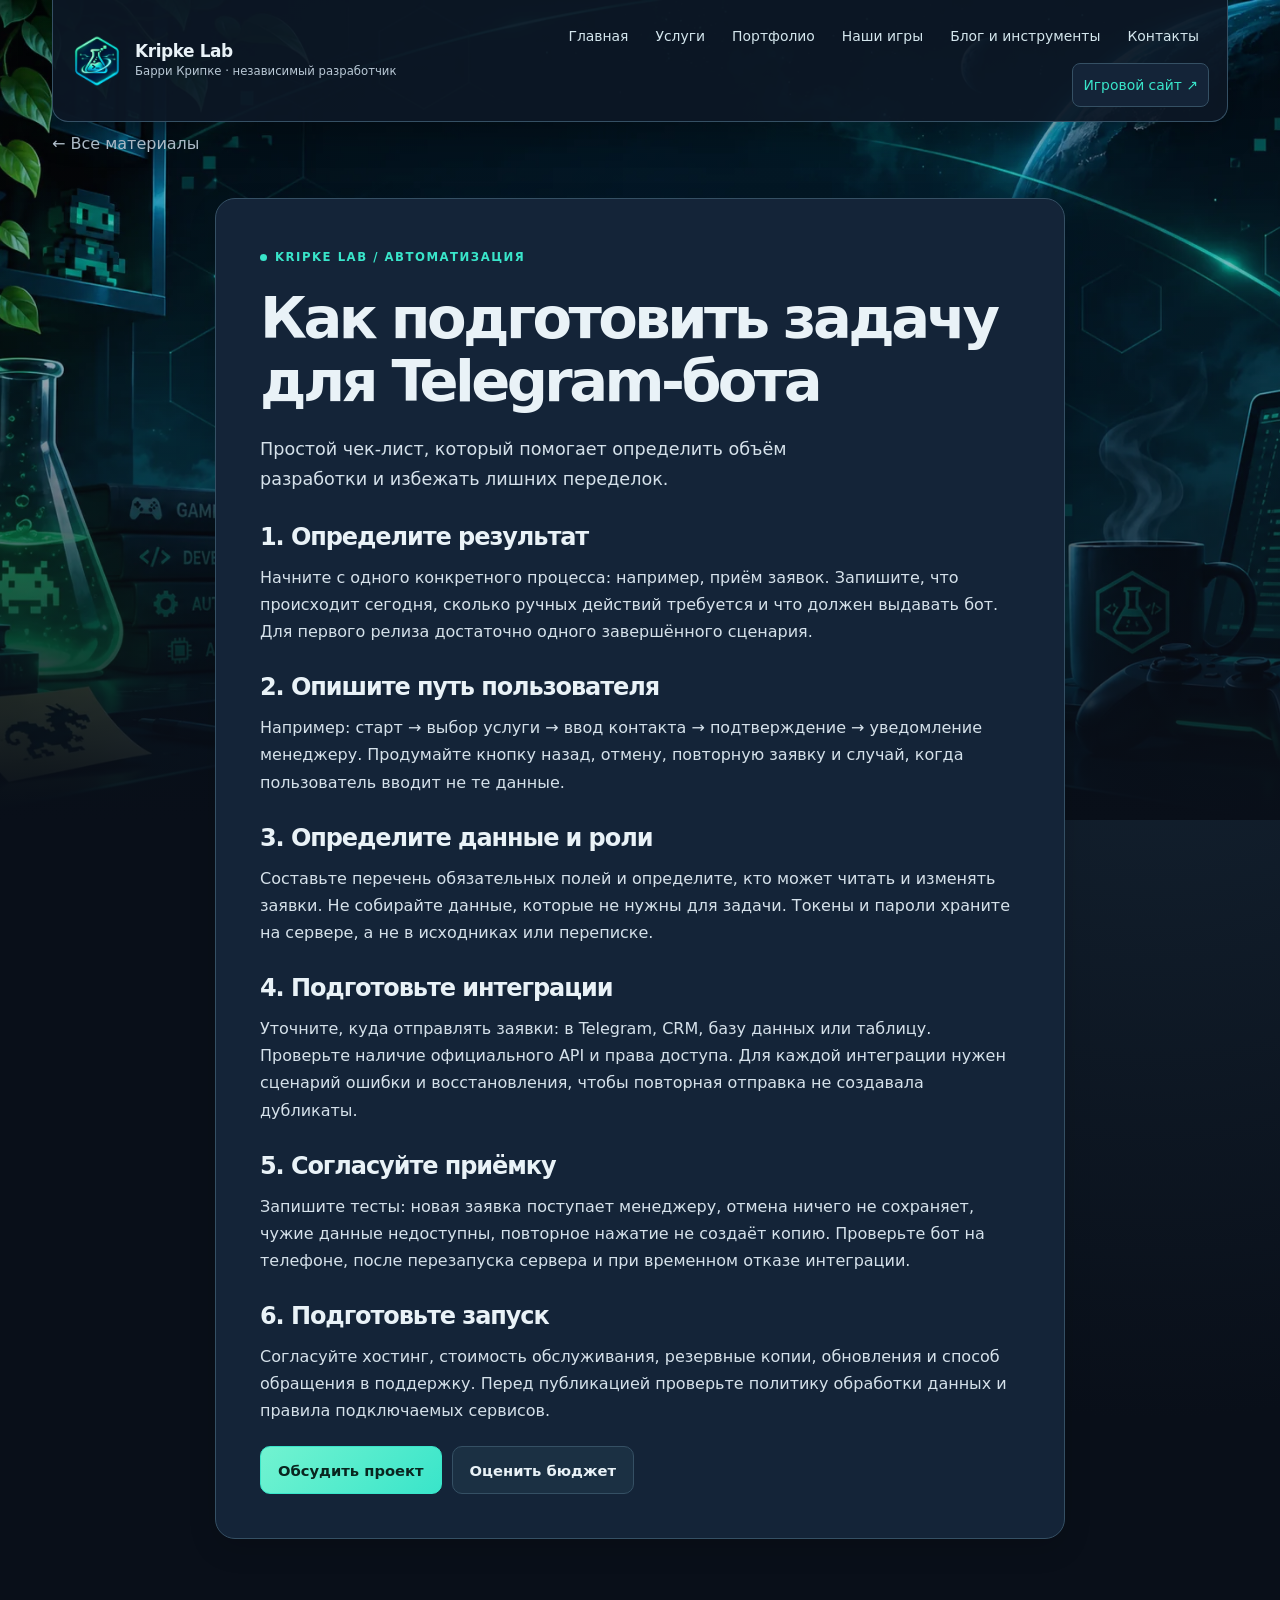
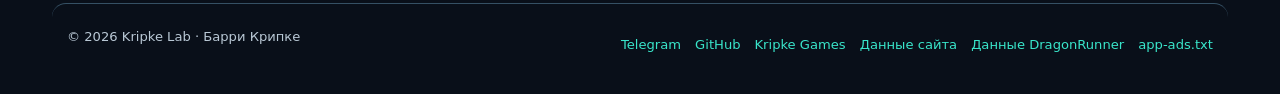
==== bot-checklist.html @ 643d5227 "Add files via upload" ====
<!DOCTYPE html>

<html lang="ru"><head><meta charset="utf-8"/><meta content="width=device-width,initial-scale=1" name="viewport"/><meta content="#090f19" name="theme-color"/><title>Как подготовить задачу для Telegram-бота | Kripke Lab</title><meta content="Практический чек-лист для заказчика: задачи, сценарии, данные, доступы и проверка Telegram-бота." name="description"/><link href="https://barrikripke.github.io/kripke-lab/bot-checklist.html" rel="canonical"/><meta content="Как подготовить задачу для Telegram-бота" property="og:title"/><meta content="Практический чек-лист для заказчика: задачи, сценарии, данные, доступы и проверка Telegram-бота." property="og:description"/><meta content="https://barrikripke.github.io/kripke-lab/social-preview.png" property="og:image"/><link href="kripke-mark.svg" rel="icon" type="image/svg+xml"/><link href="kripke.css?v=54" rel="stylesheet"/></head><body><a class="skip" href="#main">К содержанию</a><div class="wrap"><header class="head"><a class="brand" href="index.html"><img alt="" height="46" src="kripke-emblem.webp" width="46"/><span><b>Kripke Lab</b><small>Барри Крипке · независимый разработчик</small></span></a><nav aria-label="Основная навигация" class="nav"><a href="index.html">Главная</a><a href="index.html#services">Услуги</a><a href="index.html#portfolio">Портфолио</a><a href="index.html#games">Наши игры</a><a href="index.html#resources">Блог и инструменты</a><a href="index.html#contacts">Контакты</a><a class="switch" href="https://barrikripke.github.io/">Игровой сайт ↗</a></nav></header><main id="main"><a class="back" href="index.html#resources">← Все материалы</a><article class="article"><span class="kicker">Kripke Lab / Автоматизация</span><h1>Как подготовить задачу для Telegram-бота</h1><p class="lead">Простой чек-лист, который помогает определить объём разработки и избежать лишних переделок.</p><h2>1. Определите результат</h2><p>Начните с одного конкретного процесса: например, приём заявок. Запишите, что происходит сегодня, сколько ручных действий требуется и что должен выдавать бот. Для первого релиза достаточно одного завершённого сценария.</p><h2>2. Опишите путь пользователя</h2><p>Например: старт → выбор услуги → ввод контакта → подтверждение → уведомление менеджеру. Продумайте кнопку назад, отмену, повторную заявку и случай, когда пользователь вводит не те данные.</p><h2>3. Определите данные и роли</h2><p>Составьте перечень обязательных полей и определите, кто может читать и изменять заявки. Не собирайте данные, которые не нужны для задачи. Токены и пароли храните на сервере, а не в исходниках или переписке.</p><h2>4. Подготовьте интеграции</h2><p>Уточните, куда отправлять заявки: в Telegram, CRM, базу данных или таблицу. Проверьте наличие официального API и права доступа. Для каждой интеграции нужен сценарий ошибки и восстановления, чтобы повторная отправка не создавала дубликаты.</p><h2>5. Согласуйте приёмку</h2><p>Запишите тесты: новая заявка поступает менеджеру, отмена ничего не сохраняет, чужие данные недоступны, повторное нажатие не создаёт копию. Проверьте бот на телефоне, после перезапуска сервера и при временном отказе интеграции.</p><h2>6. Подготовьте запуск</h2><p>Согласуйте хостинг, стоимость обслуживания, резервные копии, обновления и способ обращения в поддержку. Перед публикацией проверьте политику обработки данных и правила подключаемых сервисов.</p><div class="actions"><a class="btn primary" href="index.html#contacts">Обсудить проект</a><a class="btn" href="project-calculator.html">Оценить бюджет</a></div></article></main><footer class="foot"><span>© 2026 Kripke Lab · Барри Крипке</span><div class="footlinks"><a href="https://t.me/kripkelab">Telegram</a><a href="https://github.com/BarriKripke">GitHub</a><a href="https://barrikripke.github.io/">Kripke Games</a><a href="website-privacy.html">Данные сайта</a><a href="https://barrikripke.github.io/dragonrunner-privacy.html">Данные DragonRunner</a><a href="https://barrikripke.github.io/app-ads.txt">app-ads.txt</a></div></footer></div></body></html>
---- kripke.css ----
:root{color-scheme:dark;--bg:#081426;--panel:#102236;--panel2:#142a3d;--line:#254658;--fg:#f4f7fa;--muted:#b2c1cd;--mint:#7ef4cc;--violet:#bb9cf6;--gold:#f4cc89;font-family:system-ui,-apple-system,BlinkMacSystemFont,"Segoe UI",sans-serif;font-synthesis:none}*{box-sizing:border-box}html{scroll-behavior:smooth}body{margin:0;background:var(--bg);color:var(--fg);line-height:1.6;position:relative;overflow-x:hidden}a{color:inherit}a:focus-visible,button:focus-visible{outline:3px solid var(--gold);outline-offset:4px}img{display:block;max-width:100%;height:auto}button{font:inherit;cursor:pointer}body::before{content:"";position:fixed;inset:0;z-index:-2;background:linear-gradient(180deg,rgba(8,20,38,.42) 0%,rgba(8,20,38,.76) 44%,rgba(8,20,38,.93) 72%,rgba(8,20,38,.98) 100%),url('kripke-bg-lab.webp') center top/cover no-repeat;pointer-events:none}body::after{content:"";position:fixed;inset:0;z-index:-1;background:radial-gradient(circle at 50% 18%,rgba(126,244,204,.08),transparent 26%),linear-gradient(180deg,rgba(8,20,38,.12),rgba(8,20,38,.12));pointer-events:none}.wrap{position:relative;z-index:1;backdrop-filter:none;max-width:1240px;margin:auto;padding:0 32px}.head{background:rgba(8,20,38,.34);backdrop-filter:blur(6px)}.wrap{max-width:1240px;margin:auto;padding:0 32px}.skip{position:absolute;top:-100px;left:12px;background:var(--mint);color:var(--bg);padding:12px;z-index:20}.skip:focus{top:12px}.head{min-height:88px;border-bottom:1px solid rgba(126,244,204,.10);display:flex;align-items:center;justify-content:space-between;gap:22px;position:sticky;top:0;z-index:12;padding-inline:0}.brand{display:flex;align-items:center;gap:12px;text-decoration:none;flex-shrink:0}.brand img{width:46px;height:46px}.brand b{display:block;font-size:1.06rem;line-height:1.2;letter-spacing:-.025em}.brand small{display:block;font-size:.73rem;color:var(--muted);margin-top:3px}.nav{display:flex;flex-wrap:wrap;align-items:center;gap:24px}.nav a{font-size:.9rem;text-decoration:none;color:var(--muted)}.nav a:hover,.nav a[aria-current=page]{color:var(--mint)}.nav .switch{border:1px solid rgba(126,244,204,.22);border-radius:10px;padding:8px 12px;color:var(--mint);background:rgba(16,34,54,.45);backdrop-filter:blur(5px)}.hero{display:grid;grid-template-columns:1.05fr .95fr;align-items:center;gap:48px;padding:76px 0 52px}.kicker{font:650 .73rem/1.5 system-ui,sans-serif;letter-spacing:.13em;text-transform:uppercase;color:var(--mint);display:inline-flex;gap:8px;align-items:center}.kicker:before{content:"";width:7px;height:7px;background:currentColor;border-radius:50%;flex:none}.kicker.pending{color:var(--gold)}h1,h2,h3,p{margin:0}h1{font-size:clamp(2.6rem,5.6vw,5.2rem);line-height:.99;letter-spacing:-.062em;margin:18px 0 22px;overflow-wrap:break-word}h1 span{color:var(--mint)}h2{font-size:clamp(1.85rem,3.4vw,2.8rem);line-height:1.1;letter-spacing:-.045em}h3{font-size:1.35rem;line-height:1.2;letter-spacing:-.025em}p{color:var(--muted);line-height:1.7}.lead{font-size:1.1rem;max-width:600px}.actions{display:flex;align-items:center;gap:10px;flex-wrap:wrap;margin-top:24px}.btn{display:inline-flex;min-height:48px;padding:11px 17px;align-items:center;justify-content:center;border-radius:9px;border:1px solid var(--line);background:rgba(16,34,54,.78);font-size:.92rem;font-weight:750;text-decoration:none;color:var(--fg)}.btn.primary{background:linear-gradient(135deg,#8af6d3,#5be4d6 56%,#45d0eb);border-color:rgba(126,244,204,.85);color:#102820;box-shadow:0 14px 36px rgba(65,208,190,.22)}.btn:hover{border-color:var(--mint);transform:translateY(-1px)}.btn.primary:hover{background:#c5ffe5}.art{min-width:0;position:relative;isolation:isolate;border:1px solid var(--line);border-radius:22px;display:grid;place-items:center;min-height:350px;aspect-ratio:1.28;overflow:hidden;background:radial-gradient(ellipse at 50% 46%,#493661 0,#222a42 46%,#111e2c 78%);padding:34px 24px 42px}.art:before,.art:after{position:absolute;content:"";width:81%;aspect-ratio:1.7;border:1px solid #c6adff28;border-radius:50%;transform:rotate(-24deg);z-index:-1}.art:after{transform:rotate(24deg);width:91%}.art img{width:100%;max-width:480px;max-height:315px;object-fit:contain;filter:drop-shadow(0 16px 18px #0005)}.art .tag{position:absolute;bottom:13px;left:18px;color:#d0c3e6;font-size:.7rem;letter-spacing:.06em}.art .id{position:absolute;right:17px;top:13px;color:var(--violet);font:.75rem ui-monospace,monospace}.studio-art{background:linear-gradient(180deg,rgba(8,20,38,.18),rgba(8,20,38,.32)), radial-gradient(ellipse at 50% 46%,rgba(37,76,67,.72) 0,rgba(24,46,52,.82) 46%,rgba(17,30,44,.92) 78%);padding:25px}.studio-art:before,.studio-art:after{border-color:#a8f1d02b}.studio-art img{width:38%;max-width:160px;filter:drop-shadow(0 18px 24px #0004)}.studio-art .tag,.studio-art .id{color:var(--mint)}.studio-core{text-align:center;display:grid;justify-items:center;gap:12px}.studio-core b{font-size:clamp(1.2rem,3.5vw,2.25rem);letter-spacing:.12em}.studio-core small{font:.7rem ui-monospace,monospace;color:var(--mint);letter-spacing:.08em}.strip{display:grid;grid-template-columns:repeat(3,1fr);border-block:1px solid var(--line);margin-bottom:62px}.strip>div{padding:16px 22px;border-right:1px solid var(--line)}.strip>div:first-child{padding-left:0}.strip>div:last-child{border:0}.strip b{font-size:1.35rem;display:block;line-height:1.2}.strip small{font-size:.8rem;color:var(--muted)}.section{padding-bottom:62px;scroll-margin-top:25px}.sectionhead{display:flex;justify-content:space-between;align-items:end;gap:22px;margin-bottom:22px}.sectionhead h2{margin-top:8px}.sectionhead p{max-width:350px;font-size:.92rem}.cards{display:grid;grid-template-columns:1fr 1fr;gap:18px}.card{display:flex;flex-direction:column;overflow:hidden;min-width:0;border:1px solid rgba(126,244,204,.10);border-radius:18px;background:rgba(16,34,54,.78);backdrop-filter:blur(5px);box-shadow:0 18px 44px rgba(0,0,0,.16)}.visual{height:205px;display:grid;place-items:center;overflow:hidden;position:relative;border-bottom:1px solid var(--line);background:radial-gradient(ellipse at center,#41345a,#172438 72%);padding:16px}.visual img{width:100%;height:100%;max-width:310px;object-fit:contain;filter:drop-shadow(0 10px 12px #0005)}.cardbody{padding:23px;display:flex;flex-direction:column;align-items:flex-start;gap:10px;flex:1}.cardbody .actions{margin-top:auto;padding-top:8px}.board{background:radial-gradient(ellipse at center,#3c3d54,#172438 72%)}.board svg{width:175px;height:142px}.smallnote{color:var(--muted);font-size:.75rem;position:absolute;bottom:9px;right:12px}.grid3{display:grid;grid-template-columns:repeat(3,1fr);gap:15px}.detail{border:1px solid var(--line);border-radius:14px;background:rgba(16,34,54,.78);padding:23px;min-width:0}.detail .num{display:inline-block;margin-bottom:13px;color:var(--mint);font:650 .73rem ui-monospace,monospace;letter-spacing:.08em}.detail p{font-size:.92rem;margin-top:10px}.callout{display:grid;grid-template-columns:1fr auto;gap:24px;align-items:center;background:linear-gradient(120deg,rgba(25,56,48,.84),rgba(21,37,49,.88) 75%);border:1px solid #345147;border-radius:18px;padding:30px}.callout h2{margin:9px 0 12px}.callout .actions{margin:0}.foot{display:flex;justify-content:space-between;align-items:flex-start;flex-wrap:wrap;gap:15px;border-top:1px solid var(--line);padding:23px 0 35px;font-size:.82rem;color:var(--muted)}.footlinks{display:flex;flex-wrap:wrap;gap:14px}.foot a,.textlink{color:var(--mint);text-decoration:none}.foot a:hover,.textlink:hover{text-decoration:underline}.back{display:inline-block;padding-top:22px;color:var(--muted);text-decoration:none}.gamehero{padding-top:30px}.gamehero h1{font-size:clamp(2.65rem,6vw,4.9rem)}.note{padding:21px;border:1px solid rgba(126,244,204,.10);border-radius:16px;background:rgba(16,34,54,.78);backdrop-filter:blur(5px);box-shadow:0 14px 36px rgba(0,0,0,.12)}.note p{margin-top:9px}.boot{position:fixed;inset:0;background:#0a111a;z-index:100;display:grid;place-items:center;padding:22px}.boot[hidden]{display:none}.bootbox{width:min(560px,100%);border:1px solid var(--line);border-radius:16px;background:rgba(16,29,40,.94);padding:24px;box-shadow:0 20px 90px #0005}.boothead{display:flex;align-items:center;gap:12px;border-bottom:1px solid var(--line);padding-bottom:17px;margin-bottom:17px}.boothead img{width:45px}.boothead b{display:block;letter-spacing:.1em}.boothead small{color:var(--muted);font: .72rem ui-monospace,monospace}.bootlines{font: .78rem/1.8 ui-monospace,monospace;min-height:116px;color:var(--muted)}.bootlines div{opacity:0;animation:appear .22s forwards;animation-delay:var(--d)}.bootlines span{color:var(--mint)}.bootbar{height:5px;background:#263841;border-radius:4px;overflow:hidden;margin:12px 0 17px}.bootbar i{display:block;height:100%;width:100%;background:var(--mint);transform-origin:left;animation:load 1.8s linear both}.bootbottom{display:flex;justify-content:space-between;gap:12px;align-items:center;color:var(--mint);font-size:.8rem}.bootbottom button{background:transparent;border:1px solid var(--line);color:var(--fg);border-radius:7px;padding:6px 12px}.bootbottom button:hover{border-color:var(--mint)}@keyframes appear{to{opacity:1}}@keyframes load{from{transform:scaleX(0)}to{transform:scaleX(1)}}@media(max-width:850px){.wrap{padding:0 24px}.hero{grid-template-columns:1fr;gap:27px;padding:43px 0 32px}.art{min-height:0;max-height:370px;aspect-ratio:1.6}.art img{max-height:280px}.nav{gap:15px}.grid3{grid-template-columns:repeat(2,1fr)}.strip{margin-bottom:46px}.section{padding-bottom:46px}.callout{grid-template-columns:1fr}.sectionhead{flex-direction:column;align-items:start;gap:8px}.gamehero{padding-top:22px}}@media(max-width:550px){.wrap{padding:0 17px}.head{align-items:flex-start;flex-direction:column;padding:15px 0;gap:13px}.nav{gap:9px 15px}.nav a{font-size:.83rem}.nav .switch{padding:4px 8px}.hero{padding-top:31px}.hero h1{margin:12px 0 17px}.lead{font-size:1rem}.art{aspect-ratio:1.26;padding:26px 16px 35px}.art img{max-height:230px}.studio-art{padding:20px}.studio-art img{max-width:110px}.strip>div{padding:12px 7px}.strip b{font-size:1.05rem}.strip small{font-size:.71rem}.cards,.grid3{grid-template-columns:1fr}.cardbody,.detail,.note{padding:19px}.callout{padding:21px}.visual{height:180px}.btn{padding:10px 13px;font-size:.87rem}.actions{gap:8px}.foot{font-size:.78rem}}@media(prefers-reduced-motion:reduce){html{scroll-behavior:auto}.bootlines div{animation:none;opacity:1}.bootbar i{animation:none}}

.visual{grid-template-rows:minmax(0,1fr)}.visual img{height:100%;width:100%;min-height:0;max-height:100%;object-fit:contain}

.hero>div,.strip>div,.callout>div{min-width:0}.strip{grid-template-columns:repeat(3,minmax(0,1fr))}.strip b{overflow-wrap:anywhere}@media(max-width:550px){.hero{grid-template-columns:minmax(0,1fr)}.hero h1{font-size:clamp(2.12rem,8.4vw,2.9rem)}.brand small{font-size:.68rem}.studio-core{min-width:0}.studio-art .tag{font-size:.62rem}.callout{grid-template-columns:minmax(0,1fr)}}

.studio-art img{width:128px;max-width:100%}@media(max-width:550px){.studio-art img{width:100px}.lab-strip{grid-template-columns:1fr}.lab-strip>div{display:flex;align-items:center;justify-content:space-between;gap:12px;padding:10px 0;border-right:0;border-bottom:1px solid var(--line)}.lab-strip>div:last-child{border:0}.lab-strip b{overflow-wrap:normal}.lab-strip small{text-align:right}}

/* Emblem system */
.brand img,.boothead img {object-fit:contain;} .studio-core img{width:clamp(126px,19vw,208px);height:auto;filter:drop-shadow(0 12px 24px #02bed32a)}


.hero{padding:78px 0 52px}
.hero>div:first-child{background:linear-gradient(180deg,rgba(8,20,38,.58),rgba(8,20,38,.22));border:1px solid rgba(126,244,204,.12);border-radius:22px;padding:30px;backdrop-filter:blur(4px);box-shadow:0 18px 60px rgba(0,0,0,.18)}
.section,.strip,.foot{position:relative}
.section::before,.strip::before,.foot::before{content:"";position:absolute;inset:0;z-index:-1;border-radius:18px}
.section .cards .card,.section .detail,.note{backdrop-filter:blur(4px)}
@media(max-width:850px){.hero>div:first-child{padding:24px}}
@media(max-width:550px){body::before{background:linear-gradient(180deg,rgba(8,20,38,.38) 0%,rgba(8,20,38,.74) 43%,rgba(8,20,38,.94) 70%,rgba(8,20,38,.99) 100%),url('kripke-bg-lab.webp') 63% top/cover no-repeat}.hero>div:first-child{padding:20px;border-radius:18px}}


/* Lab polished adjustments */
.card,.detail,.note,.callout{backdrop-filter:blur(5px)}
.btn:hover,.nav .switch:hover{box-shadow:0 12px 32px rgba(65,208,190,.12)}

/* V4: coherent surfaces and accessible content */
body{isolation:isolate;overflow-x:visible} .head{background:rgba(8,20,38,.86);border-radius:0 0 15px 15px;padding-inline:14px;z-index:12} .nav a{color:#d4e3ec}.nav a:hover{color:var(--mint)} .section{scroll-margin-top:108px}.hero>div:first-child{background:linear-gradient(135deg,rgba(8,20,38,.84),rgba(8,20,38,.70));border-color:#345365;box-shadow:0 16px 42px #0003}.btn{border-radius:12px;background:#172e42;border-color:#355568;min-height:46px}.btn.primary{background:linear-gradient(135deg,#8af6d3,#62deea);color:#102820}.card,.detail,.note{background:#12263a;border:1px solid #345365;border-radius:18px}.callout{border-radius:18px;background:linear-gradient(120deg,#15362f,#14283a)}.sectionhead p,.foot,.back{color:#c7d6e0}.sectionhead h2,.sectionhead p,.foot,.back{text-shadow:0 2px 8px #000}.ad-slot[hidden]{display:none!important}.ad-slot{margin:0 0 48px;padding:16px 0;min-width:0;border-block:1px solid #345365}.ad-slot>div{min-width:0}.article{max-width:850px;margin:32px auto 64px;background:#102236;border:1px solid #345365;border-radius:20px;padding:clamp(20px,4vw,44px)}.article h1{font-size:clamp(2rem,5vw,3.6rem);line-height:1.1}.article h2{font-size:1.5rem;margin:28px 0 12px;line-height:1.2}.article p,.article li{margin:0 0 14px;color:#d5e1ea}.article ul,.article ol{padding-left:24px}.article code{overflow-wrap:anywhere;color:var(--mint)}.article .actions{margin-top:22px}.tool-grid{display:grid;grid-template-columns:repeat(2,minmax(0,1fr));gap:16px;margin:24px 0}.tool-grid label{display:grid;gap:6px;font-size:.9rem;color:#deeaf1}.tool-grid input{min-width:0;width:100%;background:#081426;border:1px solid #456475;border-radius:9px;padding:12px;color:#fff;font:inherit}.result{margin:18px 0;padding:16px;background:#0c1b2b;border:1px solid var(--line);border-radius:12px}.result strong{color:var(--mint);display:block;font-size:1.7rem;overflow-wrap:anywhere}.memory-grid{display:grid;grid-template-columns:repeat(4,minmax(0,1fr));gap:10px;max-width:460px;margin:20px auto}.memory-grid button{aspect-ratio:1;min-width:0;border-radius:12px;border:1px solid #467388;background:#19364c;color:#a8f1d0;font-size:clamp(1.3rem,6vw,2rem);font-weight:700}.memory-grid button.revealed{background:#244d58;color:#fff}.memory-grid button.matched{background:#17483b;color:#cbffe8;border-color:#73dcbb}.memory-grid button:disabled{opacity:1;cursor:default}.game-status{min-height:3em;margin-top:12px}.resource-card{display:flex;flex-direction:column;gap:10px}.resource-card .actions{margin-top:auto;padding-top:10px}.resource-card p{margin:0}.content-top{padding-top:38px}.head .brand{min-width:0}.head .nav{min-width:0}.btn{max-width:100%;text-align:center}.hero>div:first-child{min-width:0}.article .btn{cursor:pointer}.article input:focus-visible{outline:3px solid var(--gold);outline-offset:2px}
@media(max-width:850px){.head{position:relative;flex-wrap:wrap}.section{scroll-margin-top:20px}.hero{padding:38px 0 32px}.gamehero{padding-top:22px}.nav{gap:8px 15px}.head .nav a{padding-block:6px}.head .nav .switch{padding:6px 10px}.article{margin:20px auto 40px}}@media(max-width:550px){.head{padding:14px 8px}.nav a{font-size:.83rem}.hero>div:first-child{padding:18px}.tool-grid{grid-template-columns:1fr}.article{padding:18px}.memory-grid{gap:7px}.strip>div{padding-inline:6px}.ad-slot{margin-bottom:32px}}
@media(prefers-reduced-motion:reduce){.btn:hover{transform:none}}

/* V5: release layout */
body::before{z-index:-2} .wrap{isolation:auto} .head{gap:18px;min-height:82px;box-shadow:0 8px 25px #0003} .nav{gap:12px 20px}.nav a{display:inline-flex;align-items:center;min-height:40px}.nav .switch{white-space:nowrap}.brand img{flex:none}.brand span{min-width:0}.brand small{line-height:1.35}.hero{gap:28px}.hero>div:first-child{background:linear-gradient(135deg,#081426e8,#081426af)} .card,.detail,.note,.article{background:#102236f5}.strip{background:#0c1c2bcc}.sectionhead h2,.sectionhead p,.foot,.back{text-shadow:0 2px 6px #000}.sectionhead{background:#081426b0;border-radius:12px;padding:12px 16px}.foot{background:#081426dc;padding:22px 15px 32px;border-radius:14px 14px 0 0}.btn{line-height:1.35;min-height:46px;white-space:normal}.art img,.visual img{object-fit:contain}.visual img{max-height:100%}.tool-grid input{min-height:46px}.smallnote{background:#081426cc;padding:2px 7px;border-radius:5px}.back{min-height:44px}.article a:not(.btn){color:var(--mint);overflow-wrap:anywhere}
@media(max-width:850px){.head{gap:10px;min-height:0;position:relative}.nav{gap:4px 14px}.nav a{min-height:40px}.hero{gap:24px}.sectionhead{padding:12px}.section{scroll-margin-top:16px}}
@media(max-width:550px){.head{padding:12px 8px}.brand{max-width:100%}.brand small{white-space:normal}.nav{width:100%;gap:0 12px}.nav .switch{white-space:normal}.hero>div:first-child{padding:18px}.hero .actions .btn{flex:1 1 auto}.strip b{font-size:1rem}.art{min-height:0}.foot{padding-inline:10px}.footlinks{gap:10px 14px}.sectionhead{padding:10px 12px}}

/* V5.1 portfolio and legacy integration */
.portfolio-visual{aspect-ratio:1.65;display:grid;grid-template-rows:minmax(0,1fr);place-items:center;background:#091827;border-bottom:1px solid #345365;padding:10px;overflow:hidden}.portfolio-visual img{width:100%;height:100%;min-height:0;object-fit:contain;border-radius:6px}.portfolio-card .cardbody{padding:18px;gap:8px}.portfolio-card h3{font-size:1.13rem}.portfolio-card p{font-size:.92rem}.nav{justify-content:flex-end;gap:8px 15px}.head{flex-wrap:wrap}.head .brand{flex-shrink:0}.head .nav{flex:1 1 auto}.callout{grid-template-columns:minmax(0,1fr) minmax(0,auto)}.callout .actions{max-width:440px;justify-content:flex-end}.btn{overflow-wrap:anywhere}@media(max-width:1050px){.head{position:relative}.head .nav{justify-content:flex-start}.section{scroll-margin-top:20px}}@media(max-width:850px){.callout{grid-template-columns:minmax(0,1fr)}.callout .actions{justify-content:flex-start;max-width:none}.head .nav{flex:0 1 auto}}@media(max-width:550px){.portfolio-card .cardbody{padding:16px}.portfolio-visual{aspect-ratio:1.5}.nav{gap:0 12px}.head .nav{width:100%}}

/* V5.2 — shared visual identity, page-top scenery */
:root{--bg:#090f19;--panel:#142438;--panel2:#1b3043;--line:#355064;--fg:#e9f2f7;--muted:#b9c8d5;--mint:#39e5ca;--violet:#ac91ff}
body{background:radial-gradient(ellipse at 90% 35%,#142332 0,transparent 53%),var(--bg);isolation:isolate;position:relative}
body::before{position:absolute;inset:0 0 auto;height:820px;z-index:-2;background:linear-gradient(180deg,#090f1930 0%,#090f1955 44%,var(--bg) 100%),url('kripke-bg-lab.webp') center top/cover no-repeat;pointer-events:none}
body::after{display:none}
.head{background:#0c1725ef;border:1px solid var(--line);border-top:0;box-shadow:0 12px 32px #0004;padding-inline:20px;position:relative;backdrop-filter:none}
.brand img{width:52px;height:52px}.nav a{color:#d4e6ed}.nav .switch{background:var(--panel);border-color:var(--line)}
.hero{gap:32px;padding:66px 0 42px}.hero>div:first-child{padding:28px;background:linear-gradient(125deg,#0a1424ee,#0a1424a6);border:1px solid var(--line);box-shadow:0 18px 55px #0004;backdrop-filter:none}.hero h1{font-size:clamp(2.5rem,4.3vw,4.5rem);line-height:1.06;letter-spacing:-.045em}.hero h1 span{color:var(--mint)}
.art{background:radial-gradient(ellipse at 50% 45%,#214c48b5,#141e33e8 72%);border-color:var(--line);box-shadow:0 18px 55px #0004}
.card,.detail,.note,.article{background:var(--panel);border-color:var(--line);backdrop-filter:none;box-shadow:0 10px 28px #0002}.card .visual{background:radial-gradient(ellipse at center,#3a345b,#182438 75%)}.card .board{background:radial-gradient(ellipse at center,#42405d,#182438 75%)}
.sectionhead{background:transparent;text-shadow:none;padding:0 0 4px}.sectionhead h2,.sectionhead p,.back,.foot{text-shadow:none}.sectionhead p,.back,.foot{color:var(--muted)}.strip{background:var(--panel);border:1px solid var(--line);border-radius:15px;padding-inline:16px}.strip>div:first-child{padding-left:12px}
.btn{background:var(--panel2);border-color:var(--line);border-radius:10px;box-shadow:none}.btn.primary{background:linear-gradient(135deg,#72f3d0,#39e5ca);border-color:#39e5ca;color:#09251f;box-shadow:none}.btn.primary:hover{background:#a1ffe8}.btn:active{transform:none}.callout{background:linear-gradient(120deg,#18382f,var(--panel));border-color:var(--line);backdrop-filter:none}.foot{background:transparent;border-color:var(--line)}.kicker.pending{color:#f4cc89}
.arcade-card{display:grid;grid-template-columns:minmax(0, .9fr) minmax(0,1.1fr);align-items:stretch;overflow:hidden;border:1px solid var(--line);border-radius:20px;background:var(--panel);box-shadow:0 12px 40px #0003}.arcade-card .cardbody{justify-content:center;padding:30px;gap:14px}.arcade-card .cardbody .actions{margin-top:0;padding-top:0}.arcade-art{display:grid;place-items:center;min-height:240px;background:radial-gradient(ellipse at center,#494080,#242747 65%,#161d32);padding:24px}.arcade-art .mini-board{display:grid;grid-template-columns:repeat(4,1fr);gap:8px;width:min(100%,230px);transform:rotate(-6deg)}.mini-board span{aspect-ratio:1;display:grid;place-items:center;border-radius:9px;border:1px solid #8378b0;background:#30385c;color:#c3b5ff;font-size:1.45rem;font-weight:700;box-shadow:0 4px 0 #11182c}.mini-board span.open{background:#204e51;color:#8ef8df;border-color:#65d6c5}.mini-board span.done{background:#1b6554;color:#c1ffea;border-color:#65d6c5}.arcade-nav{color:var(--mint)!important;font-weight:750}.catalog-intro{padding:44px 0 24px;max-width:800px}.catalog-intro h1{font-size:clamp(2.3rem,5vw,4rem);line-height:1.08}.catalog-intro p{font-size:1.1rem}.game-tags{display:flex;gap:8px;flex-wrap:wrap}.game-tags span{font-size:.76rem;border:1px solid var(--line);padding:4px 9px;border-radius:6px;color:var(--muted)}
@media(max-width:850px){body::before{height:900px;background-position:center top}.head{padding-inline:14px}.hero{padding:32px 0 30px;gap:20px}.hero>div:first-child{padding:22px}.arcade-card{grid-template-columns:1fr 1fr}.sectionhead{padding:0 0 5px}}
@media(max-width:550px){body::before{height:720px;background:linear-gradient(180deg,#090f1940,#090f1970 40%,var(--bg) 100%),url('kripke-bg-lab.webp') center top/auto 720px no-repeat}.head{padding:12px 10px}.brand img{width:44px;height:44px}.hero h1{font-size:clamp(2rem,8vw,2.8rem)}.hero>div:first-child{padding:17px}.art{max-height:300px}.arcade-card{grid-template-columns:1fr}.arcade-card .cardbody{padding:20px}.arcade-art{min-height:200px;padding:22px}.arcade-art .mini-board{max-width:170px;gap:6px}.mini-board span{font-size:1.1rem}.catalog-intro{padding-top:28px}.strip{padding-inline:4px}.strip>div:first-child{padding-left:6px}}

/* V5.3 — Lab, services-first */
.hero>div:first-child{background:linear-gradient(125deg,#0a1424ed,#0a1424bd)}.studio-art{background:radial-gradient(ellipse at center,#183c45c9,#0b1728d6 75%)}.lab-strip{margin-bottom:52px}#resources .cards{grid-template-columns:repeat(3,minmax(0,1fr))}.resource-card{display:flex;flex-direction:column;align-items:flex-start}.resource-card .actions{margin-top:auto;padding-top:16px}.studio-core small{font-size:.68rem} @media(max-width:850px){#resources .cards{grid-template-columns:repeat(2,minmax(0,1fr))}}@media(max-width:550px){#resources .cards{grid-template-columns:1fr}.hero h1{overflow-wrap:normal}.lab-strip{margin-bottom:38px}}

/* V5.4 — accessible navigation and consistent controls */
.head{display:flex;gap:12px 20px;padding:14px 18px;align-items:center;border-radius:0 0 16px 16px}.head .brand{flex:0 1 auto;max-width:100%}.head .nav{flex:1 1 420px;justify-content:flex-end;gap:5px 7px}.head .nav a{display:inline-flex;align-items:center;justify-content:center;min-height:44px;padding:8px 10px;border-radius:8px;line-height:1.3;font-size:.87rem;text-align:center;text-decoration:none}.head .nav a:hover,.head .nav a[aria-current=page]{background:var(--panel2);color:var(--mint)}.head .nav .switch{border:1px solid var(--line);background:var(--panel);color:var(--mint)}.btn{min-height:48px;padding:12px 17px;line-height:1.35;white-space:normal;overflow-wrap:normal;transition:background-color .15s,border-color .15s,color .15s;touch-action:manipulation}.btn:hover{transform:none;background:var(--panel);border-color:var(--mint)}.btn.primary:hover{background:#a1ffe8;color:#09251f}.btn:active{filter:brightness(.9)}.btn:focus-visible,.nav a:focus-visible{outline:3px solid var(--gold);outline-offset:3px}.hero .actions{align-items:stretch}.sectionhead{align-items:flex-end}.service-actions{margin-top:20px}.cardbody .actions{align-items:stretch}.cardbody .actions .btn{flex:0 1 auto}.memory-grid button{touch-action:manipulation;min-height:44px}.memory-grid button:focus-visible{outline-offset:1px}.back{display:inline-flex;align-items:center;min-height:44px;padding:8px 0;line-height:1.4}.footlinks a{display:inline-flex;align-items:center;min-height:36px}
@media(max-width:1050px){.head .nav{flex-basis:100%;justify-content:flex-start}}@media(max-width:650px){.head{padding:12px;gap:12px;align-items:flex-start}.head .brand{width:100%}.head .nav{width:100%;flex:1 1 100%;display:grid;grid-template-columns:repeat(2,minmax(0,1fr));gap:6px}.head .nav a{background:var(--panel);border:1px solid var(--line);padding:7px 6px;font-size:.85rem;white-space:normal;min-width:0}.head .nav .switch{grid-column:1/-1;min-height:44px}.hero .actions,.callout .actions,.service-actions{display:flex;flex-direction:column;align-items:stretch}.hero .actions .btn,.callout .actions .btn,.service-actions .btn{width:100%;flex:0 1 auto}.cardbody .actions{width:100%}.cardbody .actions .btn{flex:1 1 auto}.sectionhead{align-items:flex-start}.catalog-intro h1{font-size:clamp(2rem,8vw,3rem)}.memory-grid{gap:6px}.art .tag{max-width:90%;font-size:.62rem}}
@media(prefers-reduced-motion:reduce){.btn{transition:none}}
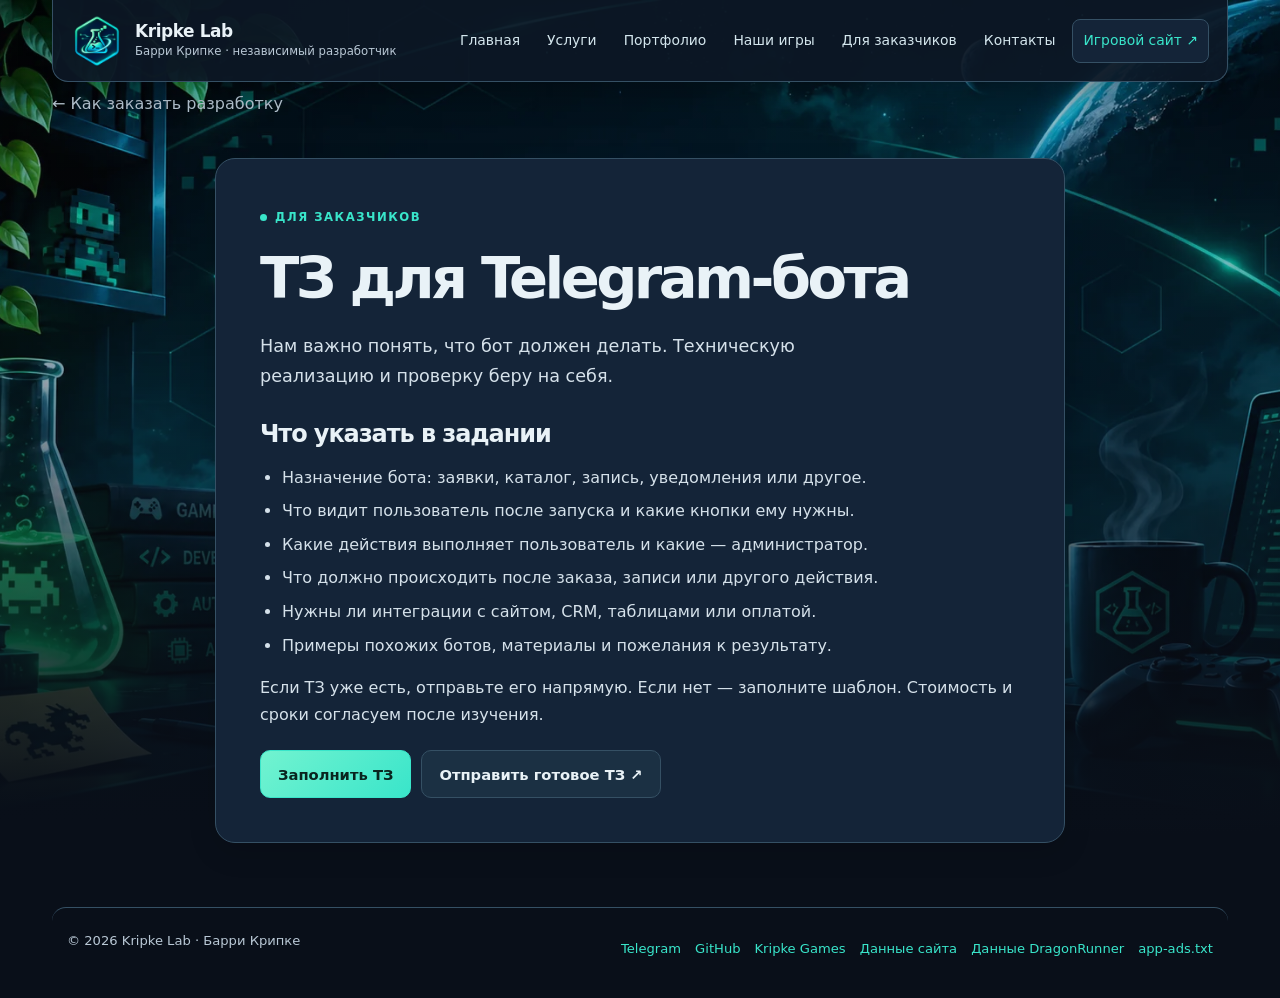
==== commit 7f2f12d4: "Add files via upload" ====
--- a/bot-checklist.html
+++ b/bot-checklist.html
@@ -1,3 +1,3 @@
 <!DOCTYPE html>
 
-<html lang="ru"><head><meta charset="utf-8"/><meta content="width=device-width,initial-scale=1" name="viewport"/><meta content="#090f19" name="theme-color"/><title>Как подготовить задачу для Telegram-бота | Kripke Lab</title><meta content="Практический чек-лист для заказчика: задачи, сценарии, данные, доступы и проверка Telegram-бота." name="description"/><link href="https://barrikripke.github.io/kripke-lab/bot-checklist.html" rel="canonical"/><meta content="Как подготовить задачу для Telegram-бота" property="og:title"/><meta content="Практический чек-лист для заказчика: задачи, сценарии, данные, доступы и проверка Telegram-бота." property="og:description"/><meta content="https://barrikripke.github.io/kripke-lab/social-preview.png" property="og:image"/><link href="kripke-mark.svg" rel="icon" type="image/svg+xml"/><link href="kripke.css?v=54" rel="stylesheet"/></head><body><a class="skip" href="#main">К содержанию</a><div class="wrap"><header class="head"><a class="brand" href="index.html"><img alt="" height="46" src="kripke-emblem.webp" width="46"/><span><b>Kripke Lab</b><small>Барри Крипке · независимый разработчик</small></span></a><nav aria-label="Основная навигация" class="nav"><a href="index.html">Главная</a><a href="index.html#services">Услуги</a><a href="index.html#portfolio">Портфолио</a><a href="index.html#games">Наши игры</a><a href="index.html#resources">Блог и инструменты</a><a href="index.html#contacts">Контакты</a><a class="switch" href="https://barrikripke.github.io/">Игровой сайт ↗</a></nav></header><main id="main"><a class="back" href="index.html#resources">← Все материалы</a><article class="article"><span class="kicker">Kripke Lab / Автоматизация</span><h1>Как подготовить задачу для Telegram-бота</h1><p class="lead">Простой чек-лист, который помогает определить объём разработки и избежать лишних переделок.</p><h2>1. Определите результат</h2><p>Начните с одного конкретного процесса: например, приём заявок. Запишите, что происходит сегодня, сколько ручных действий требуется и что должен выдавать бот. Для первого релиза достаточно одного завершённого сценария.</p><h2>2. Опишите путь пользователя</h2><p>Например: старт → выбор услуги → ввод контакта → подтверждение → уведомление менеджеру. Продумайте кнопку назад, отмену, повторную заявку и случай, когда пользователь вводит не те данные.</p><h2>3. Определите данные и роли</h2><p>Составьте перечень обязательных полей и определите, кто может читать и изменять заявки. Не собирайте данные, которые не нужны для задачи. Токены и пароли храните на сервере, а не в исходниках или переписке.</p><h2>4. Подготовьте интеграции</h2><p>Уточните, куда отправлять заявки: в Telegram, CRM, базу данных или таблицу. Проверьте наличие официального API и права доступа. Для каждой интеграции нужен сценарий ошибки и восстановления, чтобы повторная отправка не создавала дубликаты.</p><h2>5. Согласуйте приёмку</h2><p>Запишите тесты: новая заявка поступает менеджеру, отмена ничего не сохраняет, чужие данные недоступны, повторное нажатие не создаёт копию. Проверьте бот на телефоне, после перезапуска сервера и при временном отказе интеграции.</p><h2>6. Подготовьте запуск</h2><p>Согласуйте хостинг, стоимость обслуживания, резервные копии, обновления и способ обращения в поддержку. Перед публикацией проверьте политику обработки данных и правила подключаемых сервисов.</p><div class="actions"><a class="btn primary" href="index.html#contacts">Обсудить проект</a><a class="btn" href="project-calculator.html">Оценить бюджет</a></div></article></main><footer class="foot"><span>© 2026 Kripke Lab · Барри Крипке</span><div class="footlinks"><a href="https://t.me/kripkelab">Telegram</a><a href="https://github.com/BarriKripke">GitHub</a><a href="https://barrikripke.github.io/">Kripke Games</a><a href="website-privacy.html">Данные сайта</a><a href="https://barrikripke.github.io/dragonrunner-privacy.html">Данные DragonRunner</a><a href="https://barrikripke.github.io/app-ads.txt">app-ads.txt</a></div></footer></div></body></html>+<html lang="ru"><head><meta charset="utf-8"/><meta content="width=device-width,initial-scale=1" name="viewport"/><meta content="#090f19" name="theme-color"/><title>ТЗ для Telegram-бота | Kripke Lab</title><meta content="Что указать в техническом задании на Telegram-бота." name="description"/><link href="https://barrikripke.github.io/kripke-lab/bot-checklist.html" rel="canonical"/><meta content="ТЗ для Telegram-бота" property="og:title"/><meta content="Что указать в техническом задании на Telegram-бота." property="og:description"/><meta content="https://barrikripke.github.io/kripke-lab/social-preview.png" property="og:image"/><link href="kripke-mark.svg" rel="icon" type="image/svg+xml"/><link href="kripke.css?v=55" rel="stylesheet"/></head><body><a class="skip" href="#main">К содержанию</a><div class="wrap"><header class="head"><a class="brand" href="index.html"><img alt="" height="46" src="kripke-emblem.webp" width="46"/><span><b>Kripke Lab</b><small>Барри Крипке · независимый разработчик</small></span></a><nav aria-label="Основная навигация" class="nav"><a href="index.html">Главная</a><a href="index.html#services">Услуги</a><a href="index.html#portfolio">Портфолио</a><a href="index.html#games">Наши игры</a><a href="index.html#resources">Для заказчиков</a><a href="index.html#contacts">Контакты</a><a class="switch" href="https://barrikripke.github.io/">Игровой сайт ↗</a></nav></header><main id="main"><a class="back" href="index.html#resources">← Как заказать разработку</a><article class="article"><span class="kicker">Для заказчиков</span><h1>ТЗ для Telegram-бота</h1><p class="lead">Нам важно понять, что бот должен делать. Техническую реализацию и проверку беру на себя.</p><h2>Что указать в задании</h2><ul><li>Назначение бота: заявки, каталог, запись, уведомления или другое.</li><li>Что видит пользователь после запуска и какие кнопки ему нужны.</li><li>Какие действия выполняет пользователь и какие — администратор.</li><li>Что должно происходить после заказа, записи или другого действия.</li><li>Нужны ли интеграции с сайтом, CRM, таблицами или оплатой.</li><li>Примеры похожих ботов, материалы и пожелания к результату.</li></ul><p>Если ТЗ уже есть, отправьте его напрямую. Если нет — заполните шаблон. Стоимость и сроки согласуем после изучения.</p><div class="actions"><a class="btn primary" href="brief.html">Заполнить ТЗ</a><a class="btn" href="https://t.me/kripke_barry">Отправить готовое ТЗ ↗</a></div></article></main><footer class="foot"><span>© 2026 Kripke Lab · Барри Крипке</span><div class="footlinks"><a href="https://t.me/kripkelab">Telegram</a><a href="https://github.com/BarriKripke">GitHub</a><a href="https://barrikripke.github.io/">Kripke Games</a><a href="website-privacy.html">Данные сайта</a><a href="https://barrikripke.github.io/dragonrunner-privacy.html">Данные DragonRunner</a><a href="https://barrikripke.github.io/app-ads.txt">app-ads.txt</a></div></footer></div></body></html>
--- a/kripke.css
+++ b/kripke.css
@@ -60,3 +60,6 @@
 .head{display:flex;gap:12px 20px;padding:14px 18px;align-items:center;border-radius:0 0 16px 16px}.head .brand{flex:0 1 auto;max-width:100%}.head .nav{flex:1 1 420px;justify-content:flex-end;gap:5px 7px}.head .nav a{display:inline-flex;align-items:center;justify-content:center;min-height:44px;padding:8px 10px;border-radius:8px;line-height:1.3;font-size:.87rem;text-align:center;text-decoration:none}.head .nav a:hover,.head .nav a[aria-current=page]{background:var(--panel2);color:var(--mint)}.head .nav .switch{border:1px solid var(--line);background:var(--panel);color:var(--mint)}.btn{min-height:48px;padding:12px 17px;line-height:1.35;white-space:normal;overflow-wrap:normal;transition:background-color .15s,border-color .15s,color .15s;touch-action:manipulation}.btn:hover{transform:none;background:var(--panel);border-color:var(--mint)}.btn.primary:hover{background:#a1ffe8;color:#09251f}.btn:active{filter:brightness(.9)}.btn:focus-visible,.nav a:focus-visible{outline:3px solid var(--gold);outline-offset:3px}.hero .actions{align-items:stretch}.sectionhead{align-items:flex-end}.service-actions{margin-top:20px}.cardbody .actions{align-items:stretch}.cardbody .actions .btn{flex:0 1 auto}.memory-grid button{touch-action:manipulation;min-height:44px}.memory-grid button:focus-visible{outline-offset:1px}.back{display:inline-flex;align-items:center;min-height:44px;padding:8px 0;line-height:1.4}.footlinks a{display:inline-flex;align-items:center;min-height:36px}
 @media(max-width:1050px){.head .nav{flex-basis:100%;justify-content:flex-start}}@media(max-width:650px){.head{padding:12px;gap:12px;align-items:flex-start}.head .brand{width:100%}.head .nav{width:100%;flex:1 1 100%;display:grid;grid-template-columns:repeat(2,minmax(0,1fr));gap:6px}.head .nav a{background:var(--panel);border:1px solid var(--line);padding:7px 6px;font-size:.85rem;white-space:normal;min-width:0}.head .nav .switch{grid-column:1/-1;min-height:44px}.hero .actions,.callout .actions,.service-actions{display:flex;flex-direction:column;align-items:stretch}.hero .actions .btn,.callout .actions .btn,.service-actions .btn{width:100%;flex:0 1 auto}.cardbody .actions{width:100%}.cardbody .actions .btn{flex:1 1 auto}.sectionhead{align-items:flex-start}.catalog-intro h1{font-size:clamp(2rem,8vw,3rem)}.memory-grid{gap:6px}.art .tag{max-width:90%;font-size:.62rem}}
 @media(prefers-reduced-motion:reduce){.btn{transition:none}}
+
+/* Customer brief */
+.brief-grid{display:grid;grid-template-columns:repeat(2,minmax(0,1fr));gap:16px;margin:24px 0}.brief-grid label{display:grid;gap:7px;font-weight:650;color:var(--fg)}.brief-grid .wide{grid-column:1/-1}.brief-grid input,.brief-grid select,.brief-grid textarea,#brief-text{width:100%;min-width:0;border:1px solid #597989;border-radius:10px;padding:12px;color:#f1f7fa;background:#132536;font:inherit;min-height:48px}.brief-grid textarea,#brief-text{resize:vertical}.brief-grid small{font-weight:400;color:var(--muted)}#brief-result{margin-top:28px}#brief-result[hidden]{display:none}#brief-text{margin-top:12px}#brief-status{color:var(--mint)}.brief-note{margin-top:24px}.detail .btn,.detail .textlink{margin-top:15px}.article ul{padding-left:22px}.article li{margin-bottom:8px}@media(max-width:550px){.brief-grid{grid-template-columns:minmax(0,1fr)}.brief-grid .wide{grid-column:auto}}
